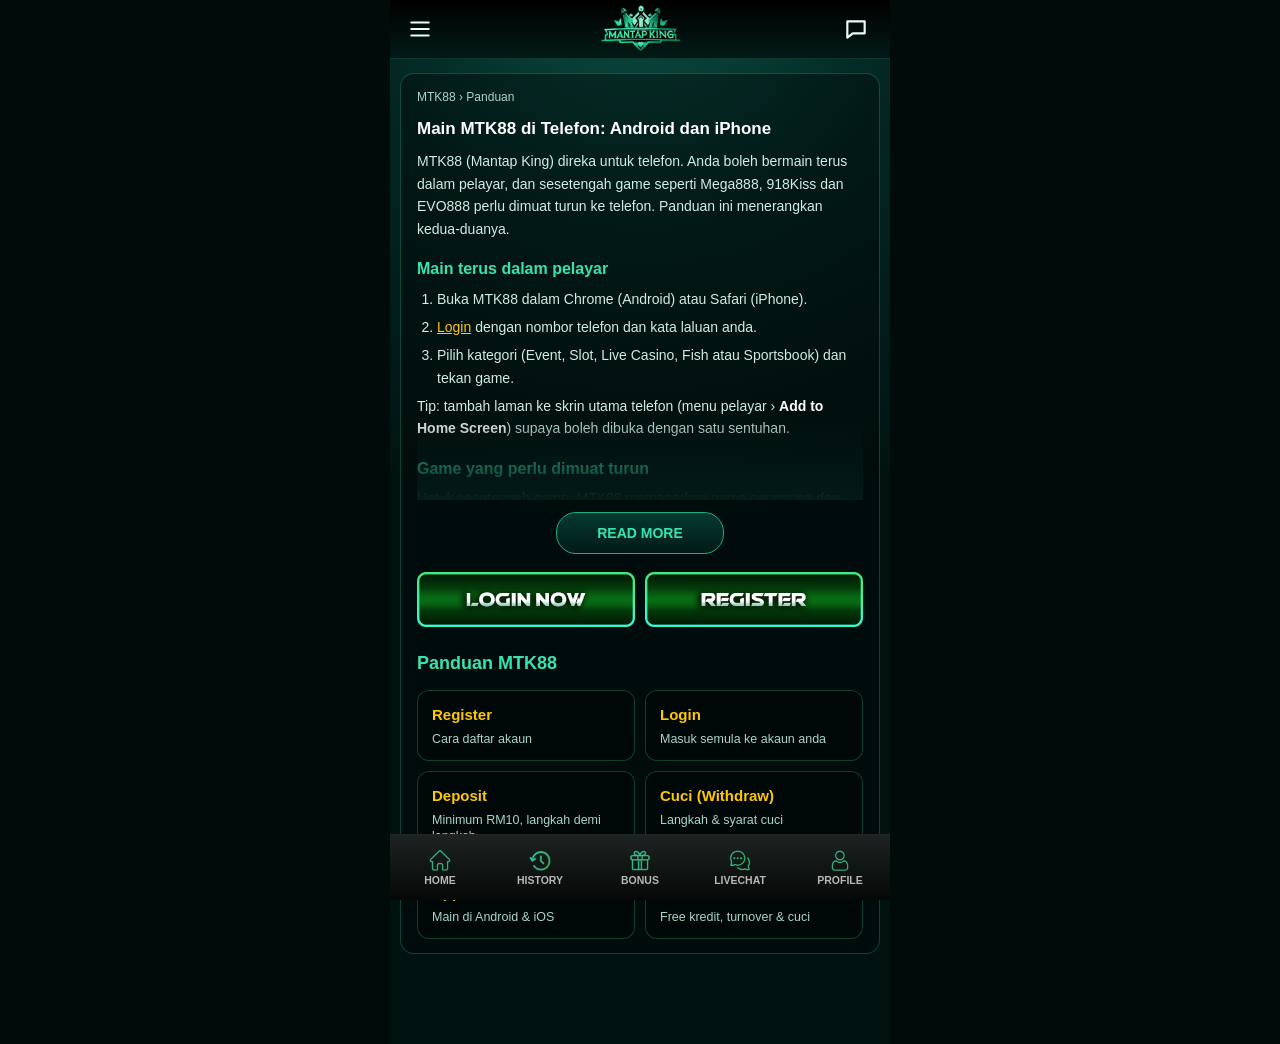
==== app-download.html @ 271d598a "MTK88 (Mantap King) landing page with guides Co-Authored-By: Claude Opus 5.5 <noreply@anthropic.com>" ====
<!DOCTYPE html>
<html lang="ms">
<head>
  <meta charset="UTF-8">
  <meta name="viewport" content="width=device-width, initial-scale=1, viewport-fit=cover">
  <title>Main MTK88 (Mantap King) di Telefon – Android &amp; iPhone</title>
  <meta name="description" content="Cara main MTK88 di telefon Android dan iPhone, termasuk game yang perlu dimuat turun seperti Mega888 dan 918Kiss.">
  <meta name="robots" content="index, follow">
  <meta property="og:type" content="article">
  <meta property="og:site_name" content="MTK88">
  <meta property="og:title" content="Main MTK88 (Mantap King) di Telefon – Android &amp; iPhone">
  <meta property="og:description" content="Cara main MTK88 di telefon Android dan iPhone, termasuk game yang perlu dimuat turun seperti Mega888 dan 918Kiss.">
  <link rel="icon" href="assets/ui/icon.png">
  <meta name="theme-color" content="#032622">
  <link rel="stylesheet" href="styles.css">
</head>
<body>
  <main class="app">

    <header class="topbar">
      <a class="menu-btn" data-link="register" aria-label="Menu"><svg viewBox="0 0 24 24"><path d="M4 6h16M4 12h16M4 18h16"/></svg></a>
      <a class="logo" href="./"><img src="assets/ui/logo.png" alt="MTK88 Mantap King" width="240" height="136"></a>
      <a class="menu-btn" data-link="liveChat" aria-label="Live Chat"><svg viewBox="0 0 24 24"><path d="M4 5h16v11H9l-5 4z"/></svg></a>
    </header>

    <article class="seo guide">
      <p class="crumbs"><a href="./">MTK88</a> &rsaquo; Panduan</p>
      <h1>Main MTK88 di Telefon: Android dan iPhone</h1>
      <p>MTK88 (Mantap King) direka untuk telefon. Anda boleh bermain terus dalam pelayar, dan sesetengah game seperti Mega888, 918Kiss dan EVO888 perlu dimuat turun ke telefon. Panduan ini menerangkan kedua-duanya.</p>
      <div class="collapsible">

      <h2>Main terus dalam pelayar</h2>
      <ol>
        <li>Buka MTK88 dalam Chrome (Android) atau Safari (iPhone).</li>
        <li><a data-link="login">Login</a> dengan nombor telefon dan kata laluan anda.</li>
        <li>Pilih kategori (Event, Slot, Live Casino, Fish atau Sportsbook) dan tekan game.</li>
      </ol>
      <p>Tip: tambah laman ke skrin utama telefon (menu pelayar &rsaquo; <b>Add to Home Screen</b>) supaya boleh dibuka dengan satu sentuhan.</p>

      <h2>Game yang perlu dimuat turun</h2>
      <p>Untuk sesetengah game, MTK88 memaparkan nama pengguna dan kata laluan game serta pautan muat turun apabila anda menekan game tersebut.</p>
      <ol>
        <li>Tekan game, contohnya Mega888 atau 918Kiss.</li>
        <li>Simpan <b>nama pengguna</b> dan <b>kata laluan game</b> yang dipaparkan.</li>
        <li>Tekan <b>Download</b> dan pasang app game itu.</li>
        <li>Buka app dan login dengan nama pengguna dan kata laluan game tadi.</li>
      </ol>

      <h2>Masalah muat turun</h2>
      <ul>
        <li><b>Android memberi amaran.</b> Amaran ini muncul untuk semua APK dari luar Play Store. Benarkan pelayar anda memasang app jika anda mahu meneruskan.</li>
        <li><b>iPhone memaparkan "Untrusted Developer".</b> Pergi ke Settings &rsaquo; General &rsaquo; VPN &amp; Device Management, tekan nama pembangun dan pilih Trust.</li>
        <li><b>"App not installed".</b> Padam versi lama app dahulu, kemudian pasang semula.</li>
        <li><b>Masalah lain.</b> Hubungi <a data-link="liveChat">Live Chat</a>.</li>
      </ul>

      <h2>Muat turun dengan selamat</h2>
      <p>Muat turun app game hanya dari pautan dalam akaun MTK88 anda. Fail yang dikongsi dalam kumpulan chat mungkin telah diubah suai. App game tidak pernah memerlukan kata laluan bank atau PIN e-wallet anda.</p>
      </div>

      <div class="auth guide-auth">
        <a data-link="login"><img src="assets/ui/btn-login.png" alt="Login Now" width="360" height="90"></a>
        <a data-link="register"><img src="assets/ui/btn-register.png" alt="Register" width="360" height="90"></a>
      </div>

      <section class="guide-grid-wrap" aria-label="Panduan MTK88">
        <h2 class="guide-grid-title">Panduan MTK88</h2>
        <div class="guide-grid">
          <a href="register"><b>Register</b><span>Cara daftar akaun</span></a>
          <a href="register#login"><b>Login</b><span>Masuk semula ke akaun anda</span></a>
          <a href="deposit"><b>Deposit</b><span>Minimum RM10, langkah demi langkah</span></a>
          <a href="cuci"><b>Cuci (Withdraw)</b><span>Langkah &amp; syarat cuci</span></a>
          <a href="app-download"><b>App Download</b><span>Main di Android &amp; iOS</span></a>
          <a href="faq"><b>Soalan Lazim</b><span>Free kredit, turnover &amp; cuci</span></a>
        </div>
      </section>
    </article>
  </main>

  <nav class="bottom-nav">
    <a href="./"><img src="assets/nav/home.png" alt="" width="90" height="67"><span>HOME</span></a>
    <a data-link="history"><img src="assets/nav/history.png" alt="" width="90" height="65"><span>HISTORY</span></a>
    <a data-link="bonus"><img src="assets/nav/bonus.png" alt="" width="90" height="66"><span>BONUS</span></a>
    <a data-link="liveChat"><img src="assets/nav/chat.png" alt="" width="90" height="67"><span>LIVECHAT</span></a>
    <a data-link="profile"><img src="assets/nav/profile.png" alt="" width="90" height="65"><span>PROFILE</span></a>
  </nav>

  <script src="config.js"></script>
  <script src="guide.js"></script>
  <script src="collapse.js"></script>
</body>
</html>
---- styles.css ----
:root {
  --bg: #032622;
  --bg-2: #06352f;
  --deep: #011311;
  --mint: #37e4b0;
  --mint-2: #1fae84;
  --green: #0b6b45;
  --gold: #ffc800;
  --gold-grad: linear-gradient(180deg, #fff2a8, #ffc928 45%, #d98a00);
  --text: #fff;
  --muted: #a9d6c8;
  --line: rgba(55, 228, 176, .25);
  --app-width: 500px;
  --nav-height: 66px;
}

* { box-sizing: border-box; margin: 0; padding: 0; }
html { scroll-behavior: smooth; }
body { font-family: "Segoe UI", Arial, Helvetica, sans-serif; background: #010b0a; color: var(--text); -webkit-tap-highlight-color: transparent; }
a { color: inherit; text-decoration: none; }
button { font: inherit; color: inherit; cursor: pointer; border: 0; background: none; }
img { display: block; max-width: 100%; height: auto; }
.sr-only { position: absolute; width: 1px; height: 1px; overflow: hidden; clip: rect(0 0 0 0); white-space: nowrap; }
.muted { color: var(--muted); }

.app {
  display: block;
  max-width: var(--app-width);
  margin: 0 auto;
  min-height: 100vh;
  background: radial-gradient(120% 50% at 50% 0%, #0a4a40 0%, var(--bg) 45%, var(--deep) 100%);
  padding-bottom: calc(var(--nav-height) + 24px + env(safe-area-inset-bottom));
  overflow-x: hidden;
}

/* ---------- Top bar ---------- */
.topbar { position: sticky; top: 0; z-index: 30; display: grid; grid-template-columns: 44px 1fr 44px; align-items: center; padding: 4px 10px; min-height: 58px; background: linear-gradient(180deg, #000, #021a17); border-bottom: 1px solid var(--line); }
.menu-btn { display: grid; place-items: center; width: 40px; height: 40px; border-radius: 10px; }
.menu-btn svg { width: 26px; height: 26px; fill: none; stroke: #e8fff7; stroke-width: 2; stroke-linecap: round; stroke-linejoin: round; }
.logo { justify-self: center; }
.logo img { height: 50px; width: auto; }

/* ---------- Marquee ---------- */
.marquee { overflow: hidden; background: linear-gradient(90deg, #b88a00, #ffc800 50%, #b88a00); color: #1a1200; }
.mq { overflow: hidden; white-space: nowrap; }
.mq span { display: inline-block; padding: 4px 0 4px 30%; font-size: 12.5px; font-weight: 700; animation: marquee 30s linear infinite; }
@keyframes marquee { to { transform: translateX(-100%); } }

/* ---------- Carousel ---------- */
.carousel { position: relative; }
.carousel-track { display: flex; overflow-x: auto; scroll-snap-type: x mandatory; scrollbar-width: none; }
.carousel-track::-webkit-scrollbar { display: none; }
.slide { flex: 0 0 100%; min-width: 0; scroll-snap-align: start; aspect-ratio: 2 / 1; overflow: hidden; }
.slide img { width: 100%; height: 100%; max-width: none; object-fit: cover; }
.carousel-dots { position: absolute; bottom: 2px; left: 0; right: 0; display: flex; justify-content: center; }
.carousel-dots button { width: 22px; height: 24px; padding: 8.5px 7.5px; border-radius: 50%; background-color: rgba(255, 255, 255, .55); background-clip: content-box; }
.carousel-dots button.active { background-color: var(--mint); }

/* ---------- Login / balance ---------- */
.wallet { margin: 12px 10px 0; padding: 12px; border-radius: 14px; background: linear-gradient(180deg, rgba(55, 228, 176, .08), rgba(0, 0, 0, .35)); border: 1px solid var(--line); }
.auth { display: grid; grid-template-columns: repeat(2, minmax(0, 1fr)); gap: 10px; }
.auth img { width: 100%; }
.balance { display: grid; grid-template-columns: minmax(0, 1fr) auto; gap: 10px; align-items: center; margin-top: 12px; }
.bal-info { display: grid; gap: 2px; font-size: 12.5px; }
.bal-info .bal { font-size: 24px; color: #fff; }
.bal-info b { color: var(--gold); }
.bal-actions { display: grid; gap: 6px; }
.bal-actions a { display: block; min-width: 128px; padding: 8px 12px; border-radius: 20px; text-align: center; font-size: 12px; font-weight: 800; letter-spacing: .5px; background: linear-gradient(180deg, #1f2b2a, #0b1312); border: 1px solid rgba(255, 255, 255, .18); }

.promo { display: block; margin: 12px 10px 0; }
.promo img { width: 100%; border-radius: 10px; border: 1px solid var(--line); }

/* ---------- Referral ---------- */
.referral { margin: 12px 10px 0; }
.ref-art { width: 100%; border-radius: 12px; }
.ref-actions { display: grid; grid-template-columns: repeat(2, minmax(0, 1fr)); gap: 8px; margin-top: 8px; }
.ref-actions > * { display: block; padding: 10px 6px; border-radius: 8px; text-align: center; font-size: 13px; font-weight: 800; letter-spacing: .5px; color: var(--mint); background: linear-gradient(180deg, #063a31, #021a17); border: 1px solid var(--mint-2); box-shadow: inset 0 0 10px rgba(55, 228, 176, .15); }

/* ---------- Games ---------- */
.block { margin-top: 16px; }
.cat-tabs { display: grid; grid-template-columns: repeat(5, minmax(0, 1fr)); gap: 4px; padding: 0 8px; }
.cat-tab { position: relative; display: block; }
.cat-tab img { width: 100%; }
.cat-tab .a, .cat-tab.on .n { display: none; }
.cat-tab.on .a { display: block; }
.cat-tab:focus-visible { outline: 2px solid var(--mint); outline-offset: 2px; border-radius: 8px; }
.game-grid { display: grid; grid-template-columns: repeat(3, minmax(0, 1fr)); gap: 8px; padding: 12px 10px 0; }
.game { display: block; transition: transform .1s; }
.game[hidden] { display: none; }
.game img { width: 100%; aspect-ratio: 160 / 224; object-fit: cover; border-radius: 10px; }
.game:active, .auth a:active, .ref-actions > *:active { transform: scale(.97); }

/* ---------- Keyword text ---------- */
.seo { margin: 20px 10px 0; padding: 14px 16px; border-radius: 14px; background: rgba(0, 0, 0, .35); border: 1px solid var(--line); font-size: 14px; line-height: 1.6; color: #d3ece4; }
.seo h1 { font-size: 17px; color: #fff; margin-bottom: 8px; }
.seo h2 { font-size: 16px; color: var(--mint); margin: 16px 0 6px; }
.seo h3 { font-size: 14px; color: #fff; margin: 12px 0 4px; }
.seo a { color: var(--gold); text-decoration: underline; }
.seo ol, .seo ul { padding-left: 20px; }
.seo li { margin-bottom: 6px; }
.seo b { color: #fff; }
.guide { margin-top: 14px; }
.guide .crumbs { font-size: 12px; color: var(--muted); margin-bottom: 8px; }
.guide .crumbs a { color: var(--muted); text-decoration: none; }
.guide-auth { margin: 18px 0 4px; }
.faq-list { display: grid; gap: 10px; margin: 14px 0; }
.faq-list details { border: 1px solid var(--line); border-radius: 12px; background: rgba(0, 0, 0, .3); }
.faq-list summary { padding: 14px 16px; font-weight: 700; color: #fff; cursor: pointer; list-style: none; }
.faq-list summary::-webkit-details-marker { display: none; }
.faq-list summary::after { content: "+"; float: right; color: var(--mint); }
.faq-list details[open] summary::after { content: "−"; }
.faq-list details p { padding: 0 16px 14px; }

/* Long sections fold to a preview; collapse.js adds the toggle button. */
.collapsible { position: relative; max-height: 260px; overflow: hidden; }
.collapsible:not(.open)::after { content: ""; position: absolute; left: 0; right: 0; bottom: 0; height: 90px; background: linear-gradient(rgba(2, 20, 18, 0), #031a17); pointer-events: none; }
.collapsible.open { max-height: none; }
.toggle-btn { display: block; margin: 12px auto 0; padding: 9px 40px; border-radius: 20px; border: 1px solid var(--mint-2); background: linear-gradient(180deg, #063a31, #021a17); color: var(--mint); font-size: 14px; font-weight: 800; }

/* ---------- Guide card grid ---------- */
.guide-grid-wrap { margin-top: 22px; }
.home-grid { margin: 20px 10px 0; }
.guide-grid-title, .seo .guide-grid-title { margin: 0 0 12px; font-size: 18px; font-weight: 800; color: var(--mint); }
.guide-grid { display: grid; grid-template-columns: repeat(2, minmax(0, 1fr)); gap: 10px; }
.guide-grid a, .seo .guide-grid a { display: block; padding: 12px 14px; border: 1px solid var(--line); border-radius: 12px; background: rgba(0, 0, 0, .35); text-decoration: none; transition: border-color .15s; }
.guide-grid a:hover { border-color: var(--mint); }
.guide-grid b { display: block; font-size: 15px; color: var(--gold); }
.guide-grid span { display: block; margin-top: 4px; font-size: 12.5px; line-height: 1.35; color: var(--muted); }

/* ---------- Footer ---------- */
.footer { padding: 20px 12px 10px; }
.footer h3 { margin-bottom: 10px; font-size: 14px; font-weight: 800; color: var(--muted); }
.icons { display: flex; flex-wrap: wrap; align-items: center; gap: 14px; }
.icons img { height: 30px; width: auto; }
.copyright { margin-top: 22px; text-align: center; font-size: 12.5px; color: var(--muted); }

/* ---------- Floats ---------- */
.side-tabs { position: fixed; right: max(0px, calc(50% - var(--app-width) / 2)); top: 42%; z-index: 20; display: grid; gap: 6px; width: 24px; }
.hotline { position: fixed; z-index: 21; right: calc(max(0px, calc(50% - var(--app-width) / 2)) + 6px); bottom: calc(var(--nav-height) + 18px + env(safe-area-inset-bottom)); width: 58px; filter: drop-shadow(0 4px 8px rgba(0, 0, 0, .5)); }

/* ---------- Bottom nav ---------- */
.bottom-nav {
  position: fixed;
  left: 50%;
  bottom: 0;
  transform: translateX(-50%);
  z-index: 40;
  width: 100%;
  max-width: var(--app-width);
  height: calc(var(--nav-height) + env(safe-area-inset-bottom));
  padding-bottom: env(safe-area-inset-bottom);
  display: grid;
  grid-template-columns: repeat(5, 1fr);
  background: linear-gradient(180deg, #1d2322, #050807);
  border-top: 1px solid rgba(255, 255, 255, .12);
}
.bottom-nav a { display: flex; flex-direction: column; align-items: center; justify-content: center; gap: 3px; font-size: 10.5px; font-weight: 800; color: rgba(255, 255, 255, .7); }
.bottom-nav img { width: 30px; height: auto; opacity: .75; }
.bottom-nav a.on { color: var(--mint); }
.bottom-nav a.on img { opacity: 1; }

/* ---------- Toast ---------- */
.toast { position: fixed; left: 50%; bottom: calc(var(--nav-height) + 24px); transform: translateX(-50%); z-index: 50; background: rgba(0, 0, 0, .85); color: #fff; padding: 10px 18px; border-radius: 20px; font-size: 14px; opacity: 0; pointer-events: none; transition: opacity .2s; }
.toast.show { opacity: 1; }

@media (prefers-reduced-motion: reduce) {
  .mq span { animation: none; padding-left: 12px; }
}
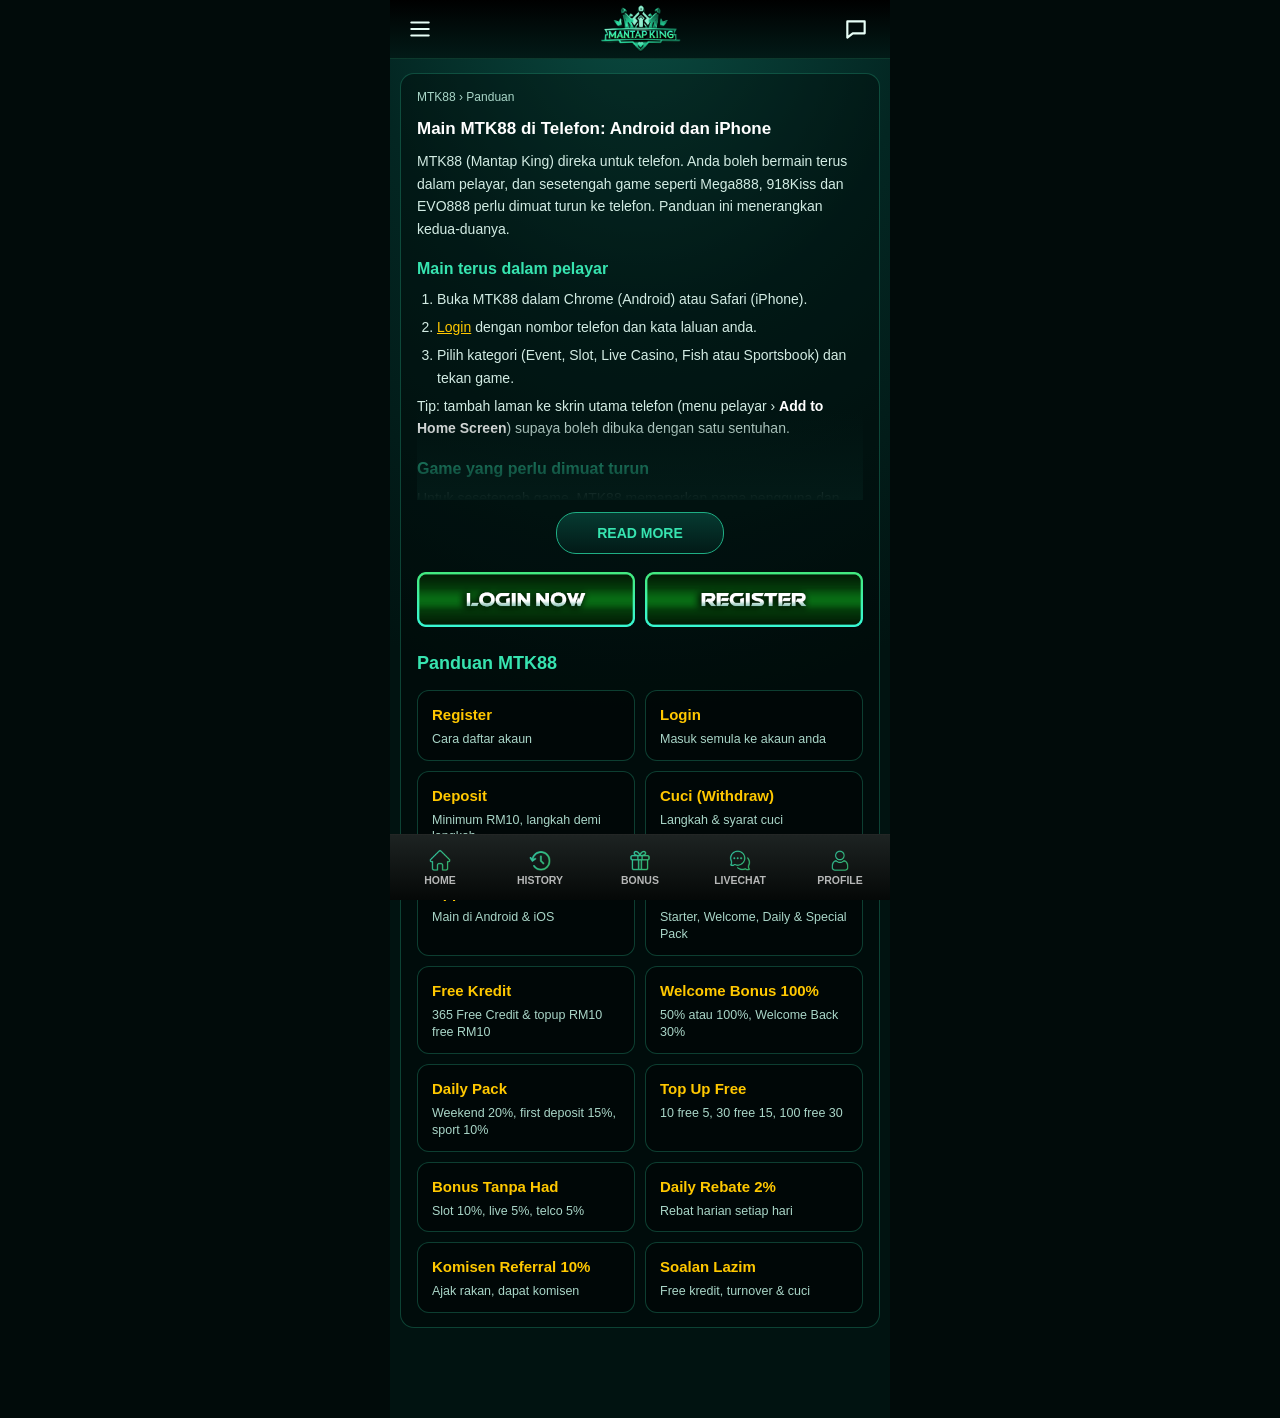
==== commit e90cce00: "Add MTK88 promotions and free credit guides; Bonus button opens promotions Co-Authored-By: Claude Op" ====
--- a/app-download.html
+++ b/app-download.html
@@ -71,6 +71,14 @@
           <a href="deposit"><b>Deposit</b><span>Minimum RM10, langkah demi langkah</span></a>
           <a href="cuci"><b>Cuci (Withdraw)</b><span>Langkah &amp; syarat cuci</span></a>
           <a href="app-download"><b>App Download</b><span>Main di Android &amp; iOS</span></a>
+          <a href="promotions"><b>Semua Promosi</b><span>Starter, Welcome, Daily &amp; Special Pack</span></a>
+          <a href="free-credit"><b>Free Kredit</b><span>365 Free Credit &amp; topup RM10 free RM10</span></a>
+          <a href="promotions#welcome"><b>Welcome Bonus 100%</b><span>50% atau 100%, Welcome Back 30%</span></a>
+          <a href="promotions#daily"><b>Daily Pack</b><span>Weekend 20%, first deposit 15%, sport 10%</span></a>
+          <a href="promotions#topup-free"><b>Top Up Free</b><span>10 free 5, 30 free 15, 100 free 30</span></a>
+          <a href="promotions#special"><b>Bonus Tanpa Had</b><span>Slot 10%, live 5%, telco 5%</span></a>
+          <a href="promotions#rebate"><b>Daily Rebate 2%</b><span>Rebat harian setiap hari</span></a>
+          <a href="promotions#referral"><b>Komisen Referral 10%</b><span>Ajak rakan, dapat komisen</span></a>
           <a href="faq"><b>Soalan Lazim</b><span>Free kredit, turnover &amp; cuci</span></a>
         </div>
       </section>
@@ -80,7 +88,7 @@
   <nav class="bottom-nav">
     <a href="./"><img src="assets/nav/home.png" alt="" width="90" height="67"><span>HOME</span></a>
     <a data-link="history"><img src="assets/nav/history.png" alt="" width="90" height="65"><span>HISTORY</span></a>
-    <a data-link="bonus"><img src="assets/nav/bonus.png" alt="" width="90" height="66"><span>BONUS</span></a>
+    <a href="promotions"><img src="assets/nav/bonus.png" alt="" width="90" height="66"><span>BONUS</span></a>
     <a data-link="liveChat"><img src="assets/nav/chat.png" alt="" width="90" height="67"><span>LIVECHAT</span></a>
     <a data-link="profile"><img src="assets/nav/profile.png" alt="" width="90" height="65"><span>PROFILE</span></a>
   </nav>
--- a/styles.css
+++ b/styles.css
@@ -166,3 +166,9 @@
 @media (prefers-reduced-motion: reduce) {
   .mq span { animation: none; padding-left: 12px; }
 }
+
+/* ---------- Promotion tables ---------- */
+.table-wrap { overflow-x: auto; margin: 10px 0; }
+.seo table { width: 100%; border-collapse: collapse; font-size: 13px; }
+.seo th { background: linear-gradient(180deg, #0b6b45, #063a31); color: var(--mint); text-align: left; padding: 8px; }
+.seo td { padding: 8px; border: 1px solid var(--line); vertical-align: top; }
